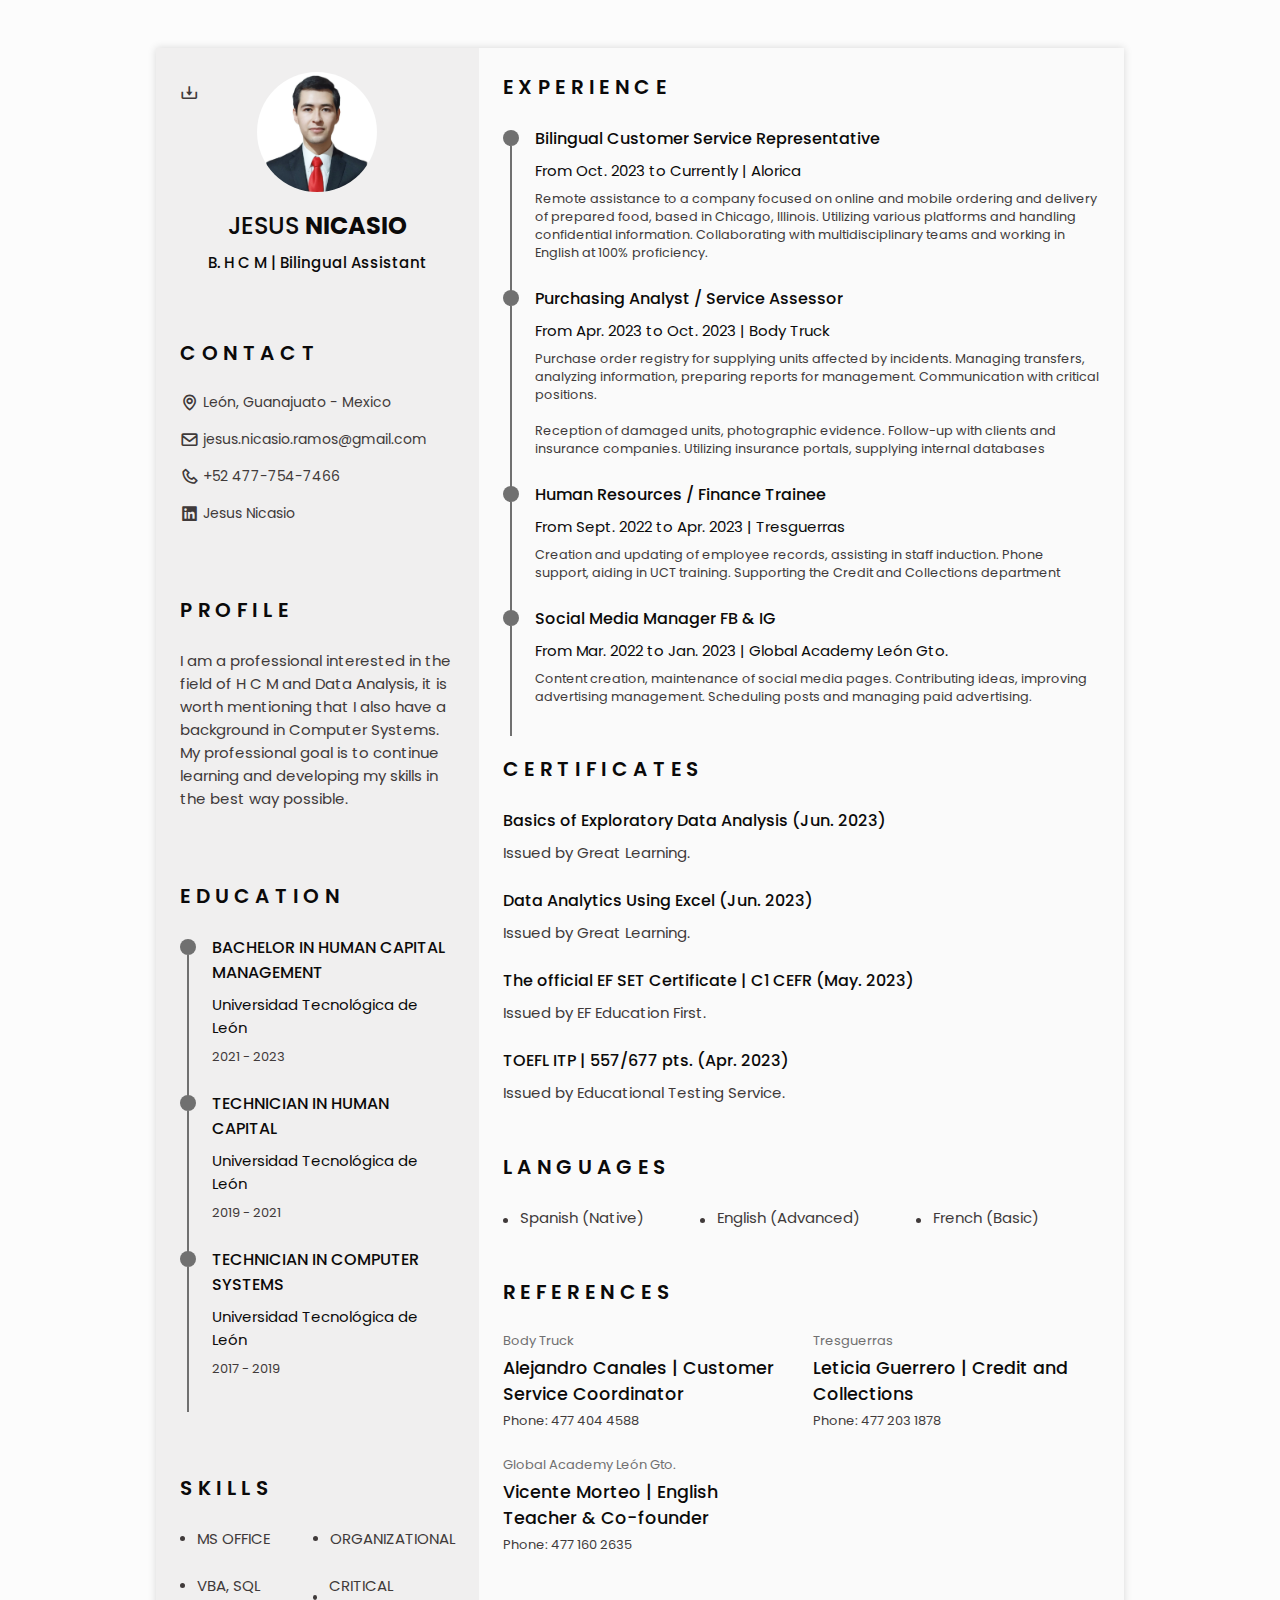
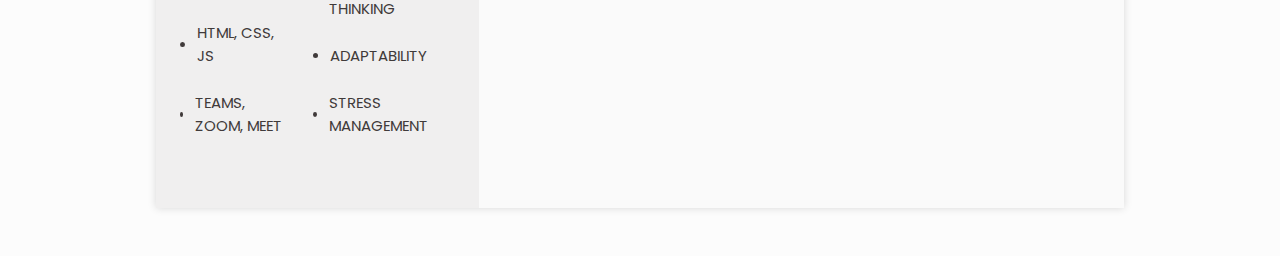
==== web-resume/index.html @ f8de590c "CV new page & name update Jesus" ====
<!DOCTYPE html>
<html lang="en">
<head>
    <meta charset="UTF-8">
    <meta http-equiv="X-UA-Compatible" content="IE=edge">
    <meta name="viewport" content="width=device-width, initial-scale=1.0">
    
    <!-- BOX ICONS -->
    <link rel="stylesheet" href="https://cdn.jsdelivr.net/npm/boxicons@latest/css/boxicons.min.css">

    <!-- CSS -->
    <link rel="stylesheet" href="assets/css/style.css">
    
    <title>Jesus Nicasio | CV</title>
    <link rel="shortcut icon" href="assets/files/letter-j.png">
</head>
<body class="background__image" oncontextmenu="return false;">
<div > </div>
    <!-- HEADER -->
    <header class="l-header" id="header">
        <nav class="nav bd-container">
            <a href="#" class="nav__logo">Jesus Logo</a>

            <div class="nav__menu" id="nav-menu">
                <ul class="nav__list">
                    <!-- /-/-/-/-/-/-/-/-/ ICONO 1 /-/-/-/-/-/-/-/-/-->
                    <li class="nav__item">
                        <a href="#home" class="nav__link active-link">
                            <i class='bx bx-home nav__icon'></i>Home
                        </a>
                    </li>
                    <!-- /-/-/-/-/-/-/-/-/ ICONO 2 /-/-/-/-/-/-/-/-/-->
                    <li class="nav__item">
                        <a href="#profile" class="nav__link">
                            <i class='bx bx-user nav__icon'></i>Profile
                        </a>
                    </li>
                    <!-- /-/-/-/-/-/-/-/-/ ICONO 3 /-/-/-/-/-/-/-/-/-->
                    <li class="nav__item">
                        <a href="#education" class="nav__link">
                            <i class='bx bx-book nav__icon'></i>Education
                        </a>
                    </li>
                    <!-- /-/-/-/-/-/-/-/-/ ICONO 4 /-/-/-/-/-/-/-/-/-->
                    <li class="nav__item">
                        <a href="#skills" class="nav__link">
                            <i class='bx bx-receipt nav__icon'></i>Skills
                        </a>
                    </li>
                    <!-- /-/-/-/-/-/-/-/-/ ICONO 5 /-/-/-/-/-/-/-/-/-->
                    <li class="nav__item">
                        <a href="#experience" class="nav__link">
                            <i class='bx bx-briefcase-alt nav__icon'></i>Experience
                        </a>
                    </li>
                    <!-- /-/-/-/-/-/-/-/-/ ICONO 6 /-/-/-/-/-/-/-/-/-->
                    <li class="nav__item">
                        <a href="#certificates" class="nav__link">
                            <i class='bx bx-award nav__icon'></i>Certificates
                        </a>
                    </li>
                    <!-- /-/-/-/-/-/-/-/-/ ICONO 7 /-/-/-/-/-/-/-/-/-->
                    <li class="nav__item">
                        <a href="#references" class="nav__link">
                            <i class='bx bx-link-external nav__icon'></i>References
                        </a>
                    </li>

                </ul>
            </div>
            <div class="nav__toggle" id="nav-toggle">
                <i class='bx bx-grid-alt'></i>
            </div>

        </nav>
    </header>

    <main class="l-main bd-container">
        <!-- All elements within this div, will be generated in PDF -->
        <div class="resume" id="area-cv">
            <div class="resume__left">
                
                <!-- ==================== HOME ==================== -->
                <section class="home" id="home">
                    <div class="home__container section bd-grid">
                        <div class="home__data bd-grid">
                            <img src="assets/files/profile-photo.jpg" alt="" class="home__img">
                            <h1 class="home__title">JESUS <b>NICASIO</b></h1>
                            <h3 class="home__profession">B. H C M | Bilingual Assistant</h3>
                            
                            <!-- Button to download your CV saved in the pdf folder. Available for mobile-->

                            <div>
                                <a download="Jesus-Nicasio-CV.pdf" href="assets/files/Jesus-Nicasio-CV.pdf" class="home__button-mobile">Download</a>
                            </div>
                        </div>

                        <!-- <div class="home__address bd-grid">
                            <span class="home__information">
                                <i class="bx bx-map home__icon"></i> León, Guanajuato - Mexico
                            </span>
                            <span class="home__information">
                                <i class="bx bx-envelope home__icon"></i> jesus.nicasio.ramos@gmail.com
                            </span>
                            <span class="home__information">
                                <i class="bx bx-phone home__icon"></i> +52 477-754-7466
                            </span>
                        </div> -->

                    </div>

                    <!-- Button to generate and download the PDF. Available for desktop -->
                    <i class="bx bx-download generate-pdf" title="Generate PDF" id="resume-button"></i>
                </section>

                <!-- Button to download your CV saved in the pdf folder. Available for mobile-->
                
                <!-- ==================== SOCIAL ==================== -->
                <section class="social section">
                    <h2 class="section-title">CONTACT</h2>
                    
                    <div class="home__address bd-grid">
                        <span class="home__information">
                            <i class="bx bx-map home__icon"></i> León, Guanajuato - Mexico
                        </span>
                        <span class="home__information">
                            <i class="bx bx-envelope home__icon"></i> jesus.nicasio.ramos@gmail.com
                        </span>
                        <span class="home__information">
                            <i class="bx bx-phone home__icon"></i> +52 477-754-7466
                        </span>
                        <a href="https://linkedin.com" target="_blank" class="social__link">
                            <i class="bx bxl-linkedin-square social__icon"></i> Jesus Nicasio
                        </a>
                    </div>

                    <div class="social__container bd-grid">
                        <!-- <a href="https://linkedin.com" target="_blank" class="social__link">
                            <i class="bx bxl-linkedin-square social__icon"></i> @JesusNicasio
                        </a> -->
                        <!-- <a href="https://facebook.com" target="_blank" class="social__link">
                            <i class="bx bxl-facebook social__icon"></i> @JesusNicasio
                        </a>
                        <a href="https://instagram.com" target="_blank" class="social__link">
                            <i class="bx bxl-instagram social__icon"></i> @JesusNicasio
                        </a> -->
                    </div>

                </section>
                <br>
                <!-- ==================== PROFILE ==================== -->
                <section class="profile section" id="profile">
                    <h2 class="section-title">Profile</h2>

                    <p class="profile__description">
                        I am a professional interested in the field of H C M and Data Analysis, 
                        it is worth mentioning that I also have a background in Computer Systems.
                        My professional goal is to continue learning and developing my skills in the best way possible.
                    </p>
                </section>
                <br>
                <!-- ==================== EDUCATION ==================== -->
                <section class="education section" id="education">
                    <h2 class="section-title">Education</h2>

                    <div class="education__container bd-grid">
                        <div class="education__content">
                            <div class="education__time">
                                <span class="education__rounder"></span>
                                <span class="education__line"></span>
                            </div>

                            <div class="education__data bd-grid">
                                <h3 class="education__title">BACHELOR IN HUMAN CAPITAL MANAGEMENT</h3>
                                <span class="education__studies">Universidad Tecnológica de León</span>
                                <span class="education__year">2021 - 2023</span>
                            </div>

                        </div>
                        
                        <div class="education__content">
                            <div class="education__time">
                                <span class="education__rounder"></span>
                                <span class="education__line"></span>
                            </div>

                            <div class="education__data bd-grid">
                                <h3 class="education__title">TECHNICIAN IN HUMAN CAPITAL</h3>
                                <span class="education__studies">Universidad Tecnológica de León</span>
                                <span class="education__year">2019 - 2021</span>
                            </div>

                        </div>
                        
                        <div class="education__content">
                            <div class="education__time">
                                <span class="education__rounder"></span>
                                <span class="education__line"></span>
                            </div>

                            <div class="education__data bd-grid">
                                <h3 class="education__title">TECHNICIAN IN COMPUTER SYSTEMS</h3>
                                <span class="education__studies">Universidad Tecnológica de León</span>
                                <span class="education__year">2017 - 2019</span>
                            </div>

                        </div>
                        
                    </div>
                </section>
                <br>
                <!-- ==================== SKILLS ==================== -->
                <br>
                <section class="skills section" id="skills">
                    <h2 class="section-title">Skills</h2>

                    <div class="skills__content bd-grid">
                        <ul class="skills__data">
                            <li class="skills__name">
                                <span class="skills__circle"></span>MS OFFICE
                            </li>
                            <li class="skills__name">
                                <span class="skills__circle"></span>VBA, SQL
                            </li>
                            <li class="skills__name">
                                <span class="skills__circle"></span>HTML, CSS, JS
                            </li>
                            <li class="skills__name">
                                <span class="skills__circle"></span>TEAMS, ZOOM, MEET
                            </li>
                        </ul>
                        <ul class="skills__data">
                            <li class="skills__name">
                                <span class="skills__circle"></span>ORGANIZATIONAL
                            </li>
                            <li class="skills__name">
                                <span class="skills__circle"></span>CRITICAL THINKING
                            </li>
                            <li class="skills__name">
                                <span class="skills__circle"></span>ADAPTABILITY
                            </li>
                            <li class="skills__name">
                                <span class="skills__circle"></span>STRESS MANAGEMENT
                            </li>
                        </ul>
                    </div>
                </section>
                <br>
            </div>

            <div class="resume__right">

                <!-- ==================== EXPERIENCE ==================== -->
                <section class="experience section" id="experience">
                    <h2 class="section-title">Experience</h2>
                    <div class="experience__container bd-grid">
                        <div class="experience__content">
                            <div class="experience__time">
                                <span class="experience__rounder"></span>
                                <span class="experience__line"></span>
                            </div>

                            <div class="experience__data bd-grid">
                                <h3 class="experience__title">Bilingual Customer Service Representative</h3>
                                <span class="experience__company">From Oct. 2023 to Currently | Alorica</span>
                                <p class="experience__description">
                                    <!--Asistencia remota a empresa enfocada al pedido y entrega de alimentos preparados 
                                    en línea y móvil con sede en Chicago, Illinois.
                                    Uso de diversas plataformas y manejo de información confidencial.
                                    Trabajo con equipos multidisciplinarios y uso del idioma inglés al 100%.-->
                                    Remote assistance to a company focused on online and mobile ordering and delivery of prepared food, 
                                    based in Chicago, Illinois. Utilizing various platforms and handling confidential information. 
                                    Collaborating with multidisciplinary teams and working in English at 100% proficiency.
                                    
                                </p>
                            </div>
                        </div>
                        <div class="experience__content">
                            <div class="experience__time">
                                <span class="experience__rounder"></span>
                                <span class="experience__line"></span>
                            </div>

                            <div class="experience__data bd-grid">
                                <h3 class="experience__title">Purchasing Analyst / Service Assessor</h3>
                                <span class="experience__company">From Apr. 2023 to Oct. 2023 | Body Truck</span>
                                <p class="experience__description">
                                    <!-- Registro de órdenes de compra para abastecimiento de unidades siniestradas.
                                    Gestión de transferencias, análisis de información, elaboración de reportes a la gerencia.
                                    Comunicación con puestos críticos. -->
                                    Purchase order registry for supplying units affected by incidents. 
                                    Managing transfers, analyzing information, preparing reports for management. 
                                    Communication with critical positions.
                                    <br><br>
                                    <!-- Recepción de unidades siniestradas, evidencia fotográfica.
                                    Seguimiento con clientes y aseguradoras.
                                    Uso de portales de aseguradoras, abastecimiento de BD interna. -->
                                    Reception of damaged units, photographic evidence.
                                    Follow-up with clients and insurance companies.
                                    Utilizing insurance portals, supplying internal databases
                                    
                                </p>
                            </div>
                        </div>
                        <div class="experience__content">
                            <div class="experience__time">
                                <span class="experience__rounder"></span>
                                <span class="experience__line"></span>
                            </div>

                            <div class="experience__data bd-grid">
                                <h3 class="experience__title">Human Resources / Finance Trainee</h3>
                                <span class="experience__company">From Sept. 2022 to Apr. 2023 | Tresguerras</span>
                                <p class="experience__description">
                                    <!-- Conformación de expedientes, apoyo en inducción de personal.
                                    Atención telefónica, apoyo en capacitación de UCT.
                                    Apoyo al área de Crédito y Cobranza. -->
                                    Creation and updating of employee records, assisting in staff induction.
                                    Phone support, aiding in UCT training.
                                    Supporting the Credit and Collections department
                                </p>
                            </div>
                        </div>
                        <div class="experience__content">
                            <div class="experience__time">
                                <span class="experience__rounder"></span>
                                <span class="experience__line"></span>
                            </div>

                            <div class="experience__data bd-grid">
                                <h3 class="experience__title">Social Media Manager FB & IG</h3>
                                <span class="experience__company">From Mar. 2022 to Jan. 2023 | Global Academy León Gto.</span>
                                <p class="experience__description">
                                    <!-- Creación de contenido, mantenimiento de páginas de redes sociales.
                                    Aportación de ideas, mejora en la gestión de publicidad.
                                    Programación de posts y gestión de publicidad pagada.  -->
                                    Content creation, maintenance of social media pages.
                                    Contributing ideas, improving advertising management.
                                    Scheduling posts and managing paid advertising.
                                    
                                </p>
                            </div>
                        </div>
                    </div>
                </section>
                <!-- ==================== CERTIFICATES ==================== -->
                <section class="certificate section" id="certificates">
                    <h2 class="section-title">Certificates</h2>
                    <div class="certificate__container bd-grid">
                        <div class="certificate__content">
                            <a href="https://verify.mygreatlearning.com/verify/ADTCTOIT" target="_blank" class="social__link_2">
                                <h3 class="certificate__title">Basics of Exploratory Data Analysis (Jun. 2023)</h3>    
                            </a>
                            <p class="certificate__description">
                                Issued by Great Learning.</p>
                        </div>
                        <div class="certificate__content">
                            <a href="https://verify.mygreatlearning.com/verify/QCPYMEMX" target="_blank" class="social__link_2">
                                <h3 class="certificate__title">Data Analytics Using Excel (Jun. 2023)</h3>
                            </a>
                            <p class="certificate__description">
                                Issued by Great Learning.</p>
                        </div>
                        <div class="certificate__content">
                            <a href="https://www.efset.org/cert/qzSffc" target="_blank" class="social__link_2">
                                <h3 class="certificate__title">The official EF SET Certificate | C1 CEFR (May. 2023)</h3>
                            </a>
                            <p class="certificate__description">
                                Issued by EF Education First.</p>
                        </div>
                        <div class="certificate__content">
                            <h3 class="certificate__title">TOEFL ITP | 557/677 pts. (Apr. 2023)</h3>
                            <p class="certificate__description">
                                Issued by Educational Testing Service.</p>
                        </div>
                    </div>
                </section>
                <!-- ==================== LANGUAGES ==================== -->
                <section class="languages section">
                    <h2 class="section-title">Languages</h2>
                    <div class="languages__container">
                        <ul class="languages__content bd-grid">
                            <li class="langauges__name">
                                <span class="languages__circle"></span>Spanish (Native)
                            </li>
                            <li class="langauges__name">
                                <span class="languages__circle"></span>English (Advanced)
                            </li>
                            <li class="langauges__name">
                                <span class="languages__circle"></span>French (Basic)
                            </li>
                        </ul>
                    </div>
                </section>
                <!-- ==================== REFERENCES ==================== -->
                <section class="references section" id="references">
                    <h2 class="section-title">References</h2>
                    <div class="references__container bd-grid">
                        <div class="references__content bd-grid">
                            <span class="references__subtitle">Body Truck</span>
                            <h3 class="references__title">Alejandro Canales | Customer Service Coordinator</h3>
                            <ul class="references__contact">
                                <li>Phone: 477 404 4588</li>
                                <!--<li>Email: correo@gmail.com</li>-->
                            </ul>
                        </div>
                        <div class="references__content bd-grid">
                            <span class="references__subtitle">Tresguerras</span>
                            <h3 class="references__title">Leticia Guerrero | Credit and Collections</h3>
                            <ul class="references__contact">
                                <li>Phone: 477 203 1878</li>
                                <!--<li>Email: correo@gmail.com</li>-->
                            </ul>
                        </div>
                        <div class="references__content bd-grid">
                            <span class="references__subtitle">Global Academy León Gto.</span>
                            <h3 class="references__title">Vicente Morteo | English Teacher & Co-founder</h3>
                            <ul class="references__contact">
                                <li>Phone: 477 160 2635</li>
                                <!--<li>Email: correo@gmail.com</li>-->
                            </ul>
                        </div>
                    </div>
                </section>
                <br>
                <br>
                <!-- ==================== INTERESTS ==================== -->
                <!--<section class="interests section">
                    <h2 class="section-title">Interests</h2>
                    <div class="interests__container bd-grid">
                        <div class="interests__content">
                            <i class="bx bx-headphone interests__icon"></i>
                            <span class="interests__name">Music</span>
                        </div>
                        <div class="interests__content">
                            <i class='bx bx-conversation interests__icon'></i>
                            <span class="interests__name">Languages</span>
                        </div>
                        <div class="interests__content">
                            <i class='bx bx-code-curly interests__icon'></i>
                            <span class="interests__name">Code</span>
                        </div>
                        <div class="interests__content">
                            <i class='bx bx-movie-play interests__icon'></i>
                            <span class="interests__name">Movies</span>
                        </div>
                    </div>
                </section>-->
                
            </div>
        </div>

    </main>

    <!-- SCROLL TO THE TOP -->
    <a href="#" class="scrolltop" id="scroll-top">
        <i class="bx bx-up-arrow-alt scrolltop__icon"></i>
    </a>
    <!-- HTML2PDF -->
    <script src="assets/js/html2pdf.bundle.min.js"></script>

    <!-- MAIN JS -->
    <script src="assets/js/main.js"></script>

</body>
</html>
---- web-resume/assets/css/style.css ----
/* /-/-/-/-/-/-/-/-/ GOOGLE FONTS /-/-/-/-/-/-/-/-/*/
@import url('https://fonts.googleapis.com/css2?family=Poppins:wght@400;500;600&display=swap');

/* /-/-/-/-/-/-/-/-/ VARIABLES CSS /-/-/-/-/-/-/-/-/ */

:root{
    --header-height: 3rem;
    
    /* /-/-/-/-/-/-/-/-/ COLORS /-/-/-/-/-/-/-/-/*/
    --title-color: #0B0A0A;
    --text-color: #403A3A;
    --text-color-light: #707070;
    --container-color: #FAFAFA;
    --container-color-alt: #F0EFEF;
    --body-color: #FCFCFC;
    
    /* /-/-/-/-/-/-/-/-/ FONT AND TYPOGRAPHY /-/-/-/-/-/-/-/-/*/
    --body-font: 'Poppins', sans-serif;
    --h1-font-size: 1.5rem;
    --h2-font-size: 1.25rem;
    --h3-font-size: 1rem;
    --normal-font-size: .938rem;
    --small-font-size: .875rem;
    --smaller-font-size: .813rem;
    
    /* /-/-/-/-/-/-/-/-/ FONT WEIGHT /-/-/-/-/-/-/-/-/*/
    --font-medium: 500;
    --font-semi-bold: 600;
    
    /* /-/-/-/-/-/-/-/-/ MARGINS /-/-/-/-/-/-/-/-/*/
    --mb-1: 0.5rem;
    --mb-2: 1rem;
    --mb-3: 1.5rem;
    
    /* /-/-/-/-/-/-/-/-/ Z-INDEX /-/-/-/-/-/-/-/-/*/
    --z-tooltip: 10;
    --z-fixed: 100;

}

/* /-/-/-/-/-/-/-/-/ BASE /-/-/-/-/-/-/-/-/ */
*, ::before, ::after{
    box-sizing: border-box;
}

html{
    scroll-behavior: smooth;
}


/* /-/-/-/-/-/-/-/-/ FONT SIZE VARIABLES TO SCALE CV /-/-/-/-/-/-/-/-/ */
body.scale-cv{
    --h1-font-size: .938rem;
    --h2-font-size: .938rem;
    --h3-font-size: .875rem;
    --normal-font-size: .813rem;
    --small-font-size: .75rem;
    --smaller-font-size: .688rem;
}

/* /-/-/-/-/-/-/-/-/ GENERATE PDF BUTTON /-/-/-/-/-/-/-/-/ */
.generate-pdf{
    display: none;
    position: absolute;
    top: 2.2rem;
    left: 0;
    font-size: 1.2rem;
    color: var(--text-color);
    cursor: pointer;
}

.generate-pdf:hover{
    color: #EB5759;
}


/* /-/-/-/-/-/-/-/-/ MODIFIED CLASSES TO REDUCE SIZE AND PRINT ON A4 SHEET /-/-/-/-/-/-/-/-/ */
.scale-cv .generate-pdf{
    display: none;
}

.scale-cv .bd-container{
    /* max-width: 695px; */
    max-width: 760px;
}

/* .scale-cv .section{
    padding: 1.5rem 0 .80rem;
} */

.scale-cv .section{
    padding: 1.35rem 0 .80rem;
}

/* .scale-cv .section-title{
    margin-bottom: .75rem;
} */

.scale-cv .section-title{
    /* margin-bottom: .30rem; */
    margin-bottom: 0.25rem;
}

.scale-cv .resume__left,
.scale-cv .resume__right{
    padding: 0 1rem;
}

.scale-cv .home__img{
    width: 110px;
    height: 110px;
}

.scale-cv .home__container{
    gap: .25rem;
}

.scale-cv .home__data{
    gap: .25rem;
}

.scale-cv .home__address,
.scale-cv .social__container{
    gap: .75rem;
}

.scale-cv .home__icon,
.scale-cv .social__icon,
.scale-cv .interests__icon{
    font-size: 1rem;
}

.scale-cv .education__container,
.scale-cv .experience__container,
.scale-cv .certificate__container{
    gap: 1rem;
}

.scale-cv .education__time,
.scale-cv .experience__time{
    padding-right: .5rem;
}

.scale-cv .education__rounder,
.scale-cv .experience__rounder{
    width: 11px;
    height: 11px;
    margin-top: .22rem;
}

.scale-cv .education__line,
.scale-cv .experience__line{
    width: 1px;
    height: 110%;
    transform: translate(5px, 0);
}

.scale-cv .education__data,
.scale-cv .experience__data{
    gap: .25rem;
}

.scale-cv .skills__name{
    margin-bottom: var(--mb-1);
}

.scale-cv .interests__container{
column-gap: 2.5rem;
}

body{
    margin: 0 0 var(--header-height) 0;
    padding: 0;
    font-family: var(--body-font);
    font-size: var(--normal-font-size);
    background-color: var(--body-color);
    color: var(--text-color);
}

/* .background__image{
    background-image: url(/assets/files/tiomothy-swope-zwe--GYIZtc-unsplash.jpg);
    background-repeat: no-repeat;
    background-size: cover;
} */

h1,h2,h3,ul,p{
    margin: 0;
}

h1,h2,h3{
    color: var(--title-color);
    font-weight: var(--font-medium);
}

ul{
    padding: 0;
    list-style: none;
}

a{
    text-decoration: none;
}

img{
    max-width: 100%;
    height: auto;
}

/* /-/-/-/-/-/-/-/-/ CSS CLASS /-/-/-/-/-/-/-/-/ */
.section{
    padding: 1.5rem 0;
}

.section-title{
    font-size: var(--h2-font-size);
    color: var(--title-color);
    font-weight: var(--font-semi-bold);
    text-transform: uppercase;
    letter-spacing: .35rem;
    text-align: center;
    margin-bottom: var(--mb-3);
}
/* /-/-/-/-/-/-/-/-/ LAYOUT /-/-/-/-/-/-/-/-/ */
.bd-container{
    max-width: 968px;
    width: calc(100% - 3rem);
    margin-left: var(--mb-3);
    margin-right: var(--mb-3);
}

.bd-grid{
    display: grid;
    gap: 1.5rem;
}

.l-header{
    width: 100%;
    position: fixed;
    bottom: 0;
    left: 0;
    z-index: var(--z-fixed);
    background-color: var(--body-color);
    box-shadow: 0 -1px 4px rgba(0, 0, 0, .1);
    transition: .3s;

}

/* /-/-/-/-/-/-/-/-/ NAV /-/-/-/-/-/-/-/-/ */
.nav{
    height: var(--header-height);
    display: flex;
    justify-content: space-between;
    align-items: center;
}

@media screen and (max-width: 968px){
    .nav__menu{
        position: fixed;
        bottom: -100%;
        left: 0;
        width: 100%;
        padding: 2rem 1.5rem;
        background-color: var(--body-color);
        box-shadow: 0 1px 4px rgba(0, 0, 0, .1);
        border-radius: 1rem 1rem 0 0;
        z-index: var(--z-fixed);
        transition: .3s;
    }
}

.nav__logo,
.nav__toggle{
    color: var(--title-color);
    font-weight: var(--font-medium);
}

.nav__toggle{
    font-size: 1.2rem;
    cursor: pointer;
}

.nav__toggle:hover{
    color: #EB5759;
}

.nav__item{
    text-align: center;
}

.nav__list{
    display: grid;
    grid-template-columns: repeat(3, 1fr);
    gap: 2rem;
}

.nav__link{
    display: flex;
    flex-direction: column;
    font-size: var(--smaller-font-size);
    color: var(--text-color-light);
    font-weight: var(--font-medium);
}

.nav__link:hover{
    /* color: var(--title-color); */
    color: #EB5759;
}

.nav__icon{
    font-size: 1.2rem;
    margin-bottom: var(--mb-1);
}
/* /-/-/-/-/-/-/-/-/ SHOW MENU /-/-/-/-/-/-/-/-/ */
.show-menu{
    bottom: var(--header-height);
}

/* /-/-/-/-/-/-/-/-/ ACTIVE MENU LINK /-/-/-/-/-/-/-/-/ */
.active-link{
    color: var(--title-color);
}

/* /-/-/-/-/-/-/-/-/ HOME /-/-/-/-/-/-/-/-/ */
.home{
    position: relative;
}

.home__container{
    gap: 3rem;
}

.home__data{
    gap: .5rem;
    text-align: center;
}

.home__img{
    width: 120px;
    height: 120px;
    border-radius: 50%;
    justify-self: center;
    margin-bottom: var(--mb-1);
}

.home__title{
    font-size: var(--h1-font-size);
}

.home__profession{
    font-size: var(--normal-font-size);
    margin-bottom: var(--mb-1);
}

.home__address{
    gap: 1rem;
}

.home__information{
    display: flex;
    align-items: center;
    font-size: var(--small-font-size);
}

.home__icon{
    font-size: 1.2rem;
    margin-right: .25rem;
}

.home__button-mobile{
    display: inline-block;
    /* border: 2px solid var(--text-color); */
    border: 2px solid #EB5759;
    /* color: var(--title-color); */
    color: #EB5759;
    padding: 0.5rem 1.5rem;
    border-radius: .25rem;
    transition: .3s;
    font-weight: var(--font-medium);
    margin-top: var(--mb-3);
}

.home__button-mobile:hover{
    /* background-color: var(--text-color); */
    background-color: #EB5759;
    color: var(--container-color);

}

/* /-/-/-/-/-/-/-/-/ SOCIAL /-/-/-/-/-/-/-/-/ */
.social__container{
    grid-template-columns: max-content;
    gap: 1rem;
}

.social__link{
    display: inline-flex;
    align-items: center;
    font-size: var(--small-font-size);
    color: var(--text-color);
}

.social__link:hover{
    /* color:var(--title-color); */
    color: #EB5759;
}

.social__icon{
    font-size: 1.2rem;
    margin-right: .25rem;
}

/* /-/-/-/-/-/-/-/-/ PROFILE /-/-/-/-/-/-/-/-/ */
.profile__description{
    text-align: center;
}

/* /-/-/-/-/-/-/-/-/ EDUCATION AND EXPERIENCE /-/-/-/-/-/-/-/-/ */
.education__content,
.experience__content{
    display: flex;
}

.education__time,
.experience__time{
    padding-right: 1rem;
}

.education__rounder,
.experience__rounder{
    position: relative;
    display: block;
    width: 16px;
    height: 16px;
    background-color: var(--text-color-light);
    border-radius: 50%;
    margin-top: .25rem;
}

.education__line,
.experience__line{
    display: block;
    width: 2px;
    height: 110%;
    background-color: var(--text-color-light);
    transform: translate(7px, 0);
}

.education__data,
.experience__data{
    gap: .5rem;
}

.education__title,
.experience__title{
    font-size: var(--h3-font-size);
}

.education__studies,
.experience__company{
    font-style: var(--small-font-size);
    color: var(--title-color)
}

.experience__description{
    font-size: .800rem;
}

.education__year{
    font-size: var(--smaller-font-size);
}

/* /-/-/-/-/-/-/-/-/ SKILLS AND LANGUAGES /-/-/-/-/-/-/-/-/ */
.skills__content,
.languages__content{
    grid-template-columns: repeat(2, 1fr);
}

/* .languages__content{
    gap: 0;
} */

.skills__name,
.languages__name{
    display: flex;
    align-items: center;
    margin-bottom: var(--mb-3);
}

.skills__circle,
.languages__circle{
    display: inline-block;
    width: 5px;
    height: 5px;
    background-color: var(--text-color);
    border-radius: 50%;
    margin-right: .75rem;
}

/* /-/-/-/-/-/-/-/-/ CERTIFICATES /-/-/-/-/-/-/-/-/ */
.certificate__title{
    font-size: var(--h3-font-size);
    margin-bottom: var(--mb-1);
}

.certificate__content .social__link_2 .certificate__title:hover {
    /* color:var(--title-color); */
    color: #EB5759;
}

/* /-/-/-/-/-/-/-/-/ REFERENCES /-/-/-/-/-/-/-/-/ */
.references__content{
    gap: .25rem;
}

.references__subtitle{
    color: var(--text-color-light);
}

.references__subtitle,
.references__contact{
    font-size: var(--smaller-font-size);
}

.references_title{
    font-size: var(--h3-font-size);
}

/* /-/-/-/-/-/-/-/-/ INTERESTS /-/-/-/-/-/-/-/-/ */
.interests__container{
    grid-template-columns: repeat(3, 1fr);
    margin-top: var(--mb-2);
}

.interests__content{
    display: flex;
    flex-direction: column;
    align-items: center;
}

.interests__icon{
    font-size: 1.5rem;
    color: var(--text-color-light);
    margin-bottom: .25rem;
}

.interests__icon:hover{
    color: #EB5759;
    cursor: pointer;
}

/* SCROLL TO THE TOP */
.scrolltop{
    position: fixed;
    right: 1rem;
    bottom: -20%;
    display: flex;
    justify-content: center;
    align-items: center;
    padding: .3rem;
    background-color: var(--container-color-alt);
    border-radius: .4rem;
    z-index: var(--z-tooltip);
    transition: .4s;
    visibility: hidden;
}

.scrolltop__icon{
    font-size: 1.2rem;
    color: var(--text-color);
}

.show-scroll{
    visibility: visible;
    bottom: 5rem;
}
/* /-/-/-/-/-/-/-/-/ MEDIA QUERIES /-/-/-/-/-/-/-/-/ */
/* For small devices, menu two columns */
@media screen and (max-width: 320px){
    .nav__list{
        grid-template-columns: repeat(2, 1fr);
        gap: 1rem .5rem;
    }

    .background__image{
        display: none;
    }

}


/* Modified classes for large screen size */
@media screen and (min-width: 968px){
    body{
        margin: 3rem 0; 
    }

    /* /-/-/-/-/-/-/-/ BLUR EFFECT /-/-/-/-/-/-/-/-/ */
    .background__image{
        background-image: url(/assets/files/fondo-1.jpg);
        -webkit-background-size: cover;
        background-size: cover;
        background-repeat: no-repeat;
        background-position: center center;
        /* height: 100%;
        /* filter: blur(5px); */
    }

    .bd-container{
        margin-left: auto;
        margin-right: auto;
    }

    .l-header,
    .scrolltop{
        display: none;
    }

    .resume{
        display: grid;
        grid-template-columns: .5fr 1fr;
        background-color: var(--container-color);
        box-shadow: 0 0 8px rgba(13, 12, 12, .15);
    }

    .resume__left{
        background-color: var(--container-color-alt);
    }

    .resume__left,
    .resume__right{
        padding: 0 1.5rem;
    }

    .generate-pdf{
        display: inline-block;
    }

    .section-title,
    .profile__description{
        text-align: initial;
    }

    .home__container{
        gap: 1.5rem;
    }

    .home__button-mobile{
        display: none;
    }

    .references__container{
        grid-template-columns: repeat(2, 1fr);
    }

    .languages__content{
        grid-template-columns: repeat(3, max-content);
        column-gap: 3.5rem;
    }

    .interests__container{
        grid-template-columns: repeat(4, max-content);
        column-gap: 3.5rem;
    }
}
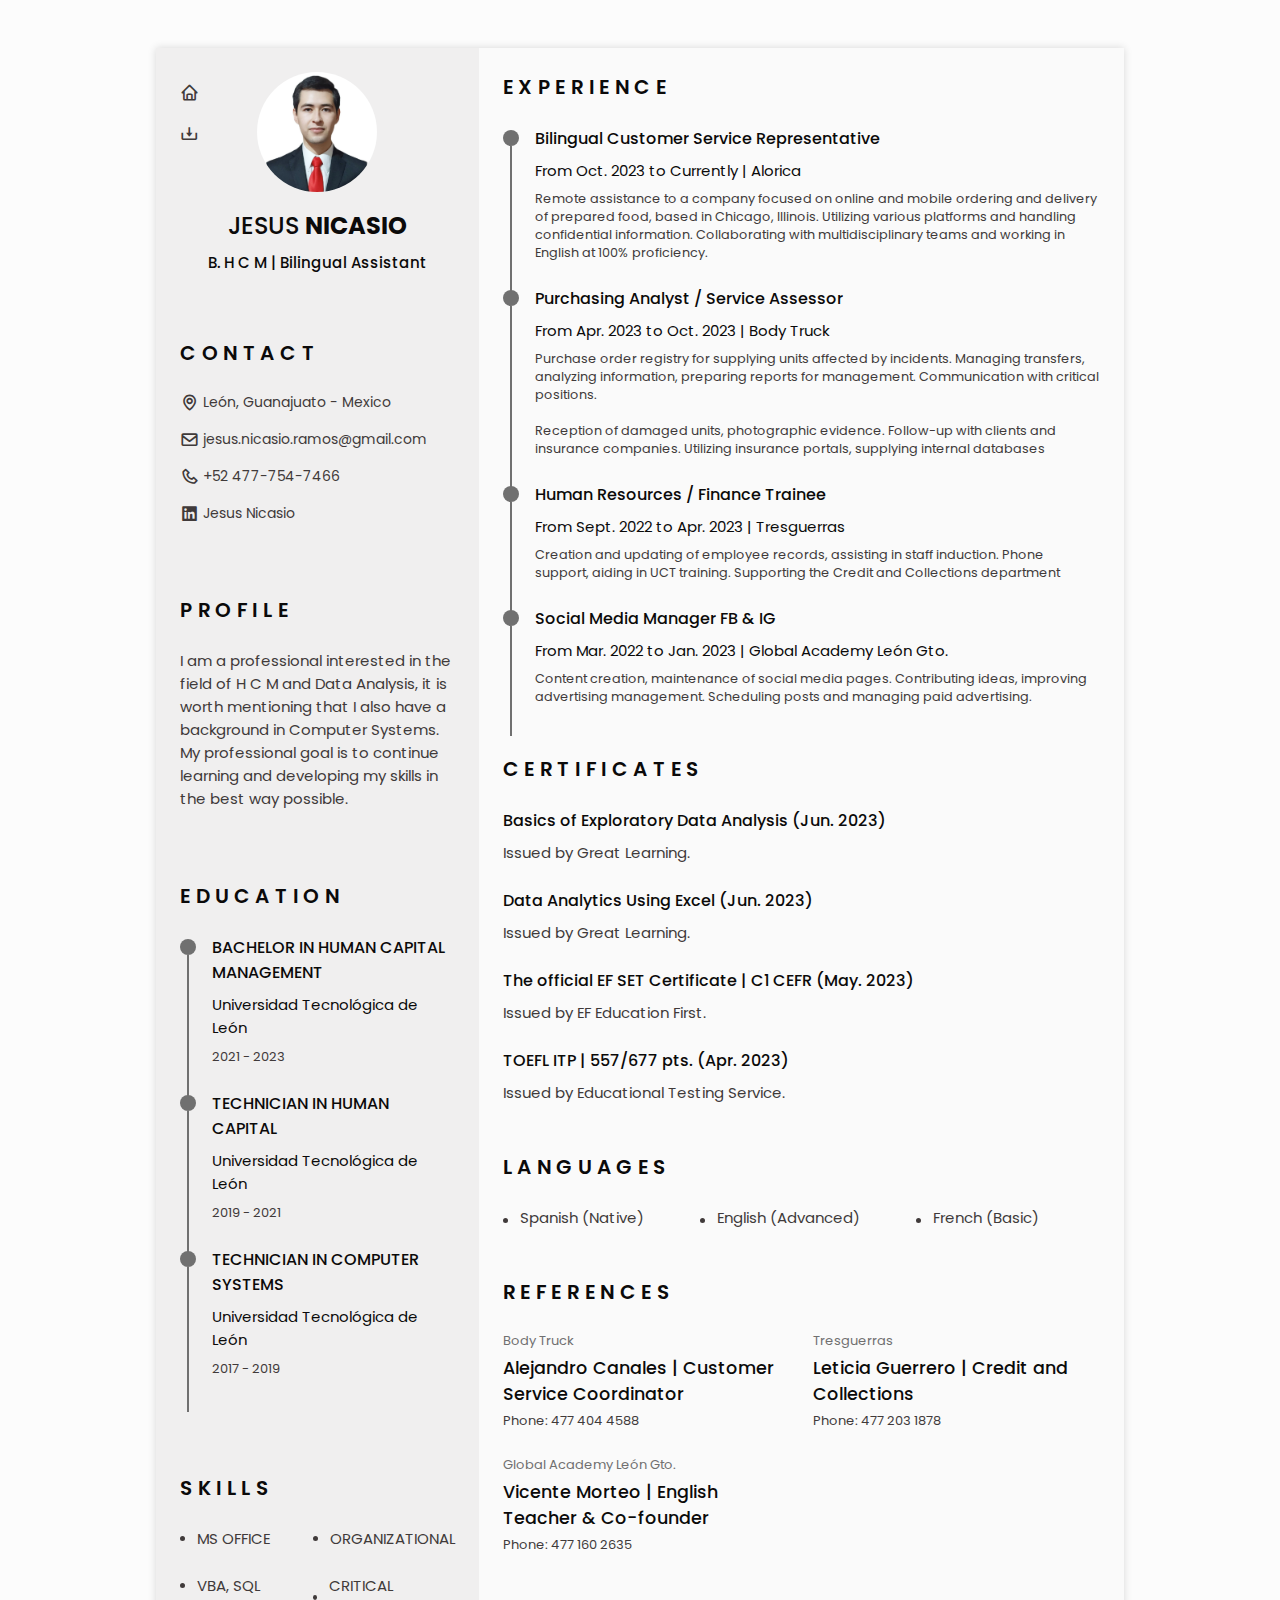
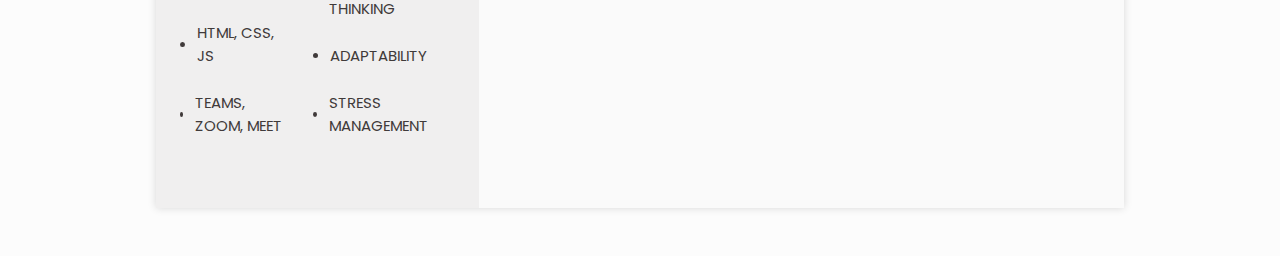
==== commit 726e7ec6: "Main page update & resume icon (responsive)" ====
--- a/web-resume/index.html
+++ b/web-resume/index.html
@@ -19,7 +19,7 @@
     <!-- HEADER -->
     <header class="l-header" id="header">
         <nav class="nav bd-container">
-            <a href="#" class="nav__logo">Jesus Logo</a>
+            <a href="#" class="nav__logo"><!--Jesus Logo--><img src="../web-resume/assets/files/letter-j.png" class="nav__logo"></a>
 
             <div class="nav__menu" id="nav-menu">
                 <ul class="nav__list">
@@ -110,6 +110,7 @@
                     </div>
 
                     <!-- Button to generate and download the PDF. Available for desktop -->
+                    <i class="bx bx-home generate-pdf" title="Back Home" id="home-button"></i>
                     <i class="bx bx-download generate-pdf" title="Generate PDF" id="resume-button"></i>
                 </section>
 
--- a/web-resume/assets/css/style.css
+++ b/web-resume/assets/css/style.css
@@ -67,12 +67,16 @@
     font-size: 1.2rem;
     color: var(--text-color);
     cursor: pointer;
+
 }
 
 .generate-pdf:hover{
     color: #EB5759;
 }
 
+#resume-button{
+    margin-top: 15%;
+}
 
 /* /-/-/-/-/-/-/-/-/ MODIFIED CLASSES TO REDUCE SIZE AND PRINT ON A4 SHEET /-/-/-/-/-/-/-/-/ */
 .scale-cv .generate-pdf{
@@ -266,6 +270,11 @@
         z-index: var(--z-fixed);
         transition: .3s;
     }
+}
+
+.nav__logo img{
+    height: 1.5rem;
+    width: auto;
 }
 
 .nav__logo,
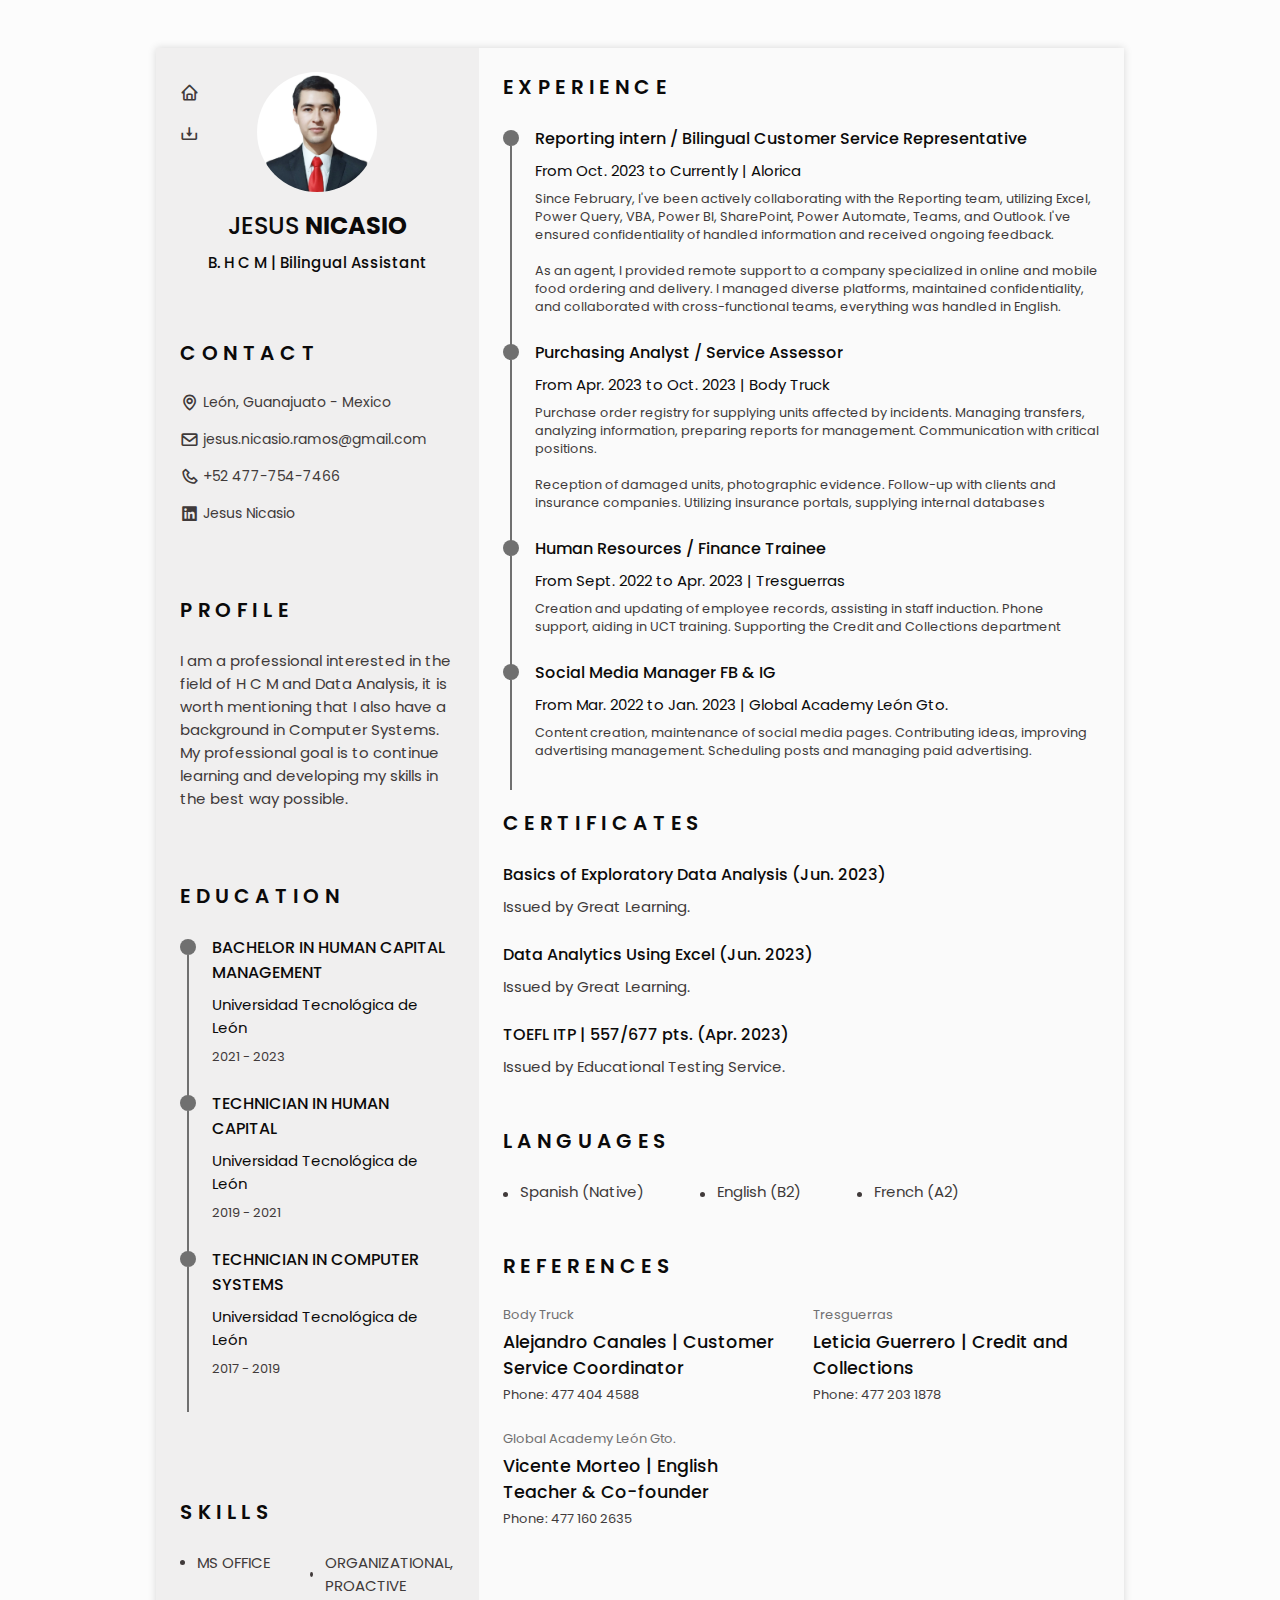
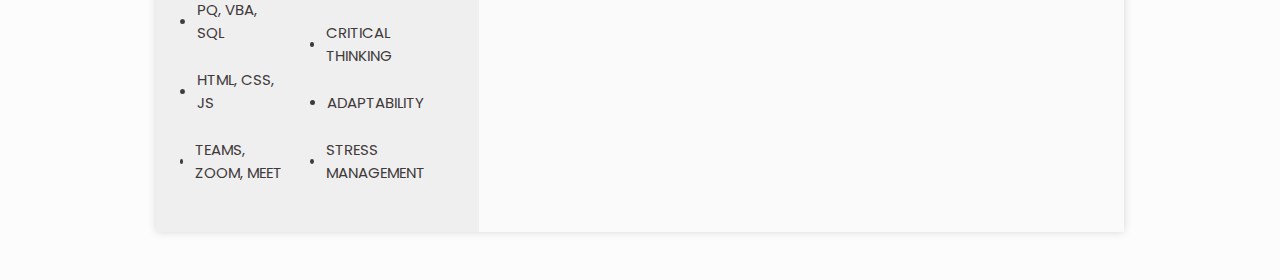
==== commit de73d0e0: "CV update with Data internship" ====
--- a/web-resume/index.html
+++ b/web-resume/index.html
@@ -206,12 +206,12 @@
                             </div>
 
                         </div>
-                        
+                        <br>
                     </div>
                 </section>
                 <br>
                 <!-- ==================== SKILLS ==================== -->
-                <br>
+                
                 <section class="skills section" id="skills">
                     <h2 class="section-title">Skills</h2>
 
@@ -221,7 +221,7 @@
                                 <span class="skills__circle"></span>MS OFFICE
                             </li>
                             <li class="skills__name">
-                                <span class="skills__circle"></span>VBA, SQL
+                                <span class="skills__circle"></span>PQ, VBA, SQL
                             </li>
                             <li class="skills__name">
                                 <span class="skills__circle"></span>HTML, CSS, JS
@@ -232,7 +232,7 @@
                         </ul>
                         <ul class="skills__data">
                             <li class="skills__name">
-                                <span class="skills__circle"></span>ORGANIZATIONAL
+                                <span class="skills__circle"></span>ORGANIZATIONAL, PROACTIVE
                             </li>
                             <li class="skills__name">
                                 <span class="skills__circle"></span>CRITICAL THINKING
@@ -246,7 +246,7 @@
                         </ul>
                     </div>
                 </section>
-                <br>
+                
             </div>
 
             <div class="resume__right">
@@ -262,17 +262,27 @@
                             </div>
 
                             <div class="experience__data bd-grid">
-                                <h3 class="experience__title">Bilingual Customer Service Representative</h3>
+                                <h3 class="experience__title">Reporting intern / Bilingual Customer Service Representative</h3>
                                 <span class="experience__company">From Oct. 2023 to Currently | Alorica</span>
                                 <p class="experience__description">
-                                    <!--Asistencia remota a empresa enfocada al pedido y entrega de alimentos preparados 
+                                    
+                                        <!--Desde el mes de Febrero he estado colaborando proactivamente con el equipo de Reporting
+                                        como parte de un programa de internship, manejando herramientas como 
+                                        Excel, Power Query, VBA, Power BI, SharePoint, Power Automate, Teams, Outlook 
+                                       manteniendo confidencialidad de la informacion tratada y recibiendo feedback continuo por parte del Team.-->
+                                       Since February, I've been actively collaborating with the Reporting team, 
+                                       utilizing Excel, Power Query, VBA, Power BI, SharePoint, Power Automate, Teams, and Outlook. 
+                                       I've ensured confidentiality of handled information and received ongoing feedback.
+
+                                       <br><br>
+
+                                        <!--Asistencia remota a empresa enfocada al pedido y entrega de alimentos preparados 
                                     en línea y móvil con sede en Chicago, Illinois.
                                     Uso de diversas plataformas y manejo de información confidencial.
                                     Trabajo con equipos multidisciplinarios y uso del idioma inglés al 100%.-->
-                                    Remote assistance to a company focused on online and mobile ordering and delivery of prepared food, 
-                                    based in Chicago, Illinois. Utilizing various platforms and handling confidential information. 
-                                    Collaborating with multidisciplinary teams and working in English at 100% proficiency.
-                                    
+                                    As an agent, I provided remote support to a company specialized in online and mobile food ordering and delivery. 
+                                    I managed diverse platforms, maintained confidentiality, and collaborated with cross-functional teams, 
+                                    everything was handled in English.
                                 </p>
                             </div>
                         </div>
@@ -362,13 +372,13 @@
                             <p class="certificate__description">
                                 Issued by Great Learning.</p>
                         </div>
-                        <div class="certificate__content">
+                        <!--<div class="certificate__content">
                             <a href="https://www.efset.org/cert/qzSffc" target="_blank" class="social__link_2">
                                 <h3 class="certificate__title">The official EF SET Certificate | C1 CEFR (May. 2023)</h3>
                             </a>
                             <p class="certificate__description">
                                 Issued by EF Education First.</p>
-                        </div>
+                        </div>-->
                         <div class="certificate__content">
                             <h3 class="certificate__title">TOEFL ITP | 557/677 pts. (Apr. 2023)</h3>
                             <p class="certificate__description">
@@ -385,10 +395,10 @@
                                 <span class="languages__circle"></span>Spanish (Native)
                             </li>
                             <li class="langauges__name">
-                                <span class="languages__circle"></span>English (Advanced)
+                                <span class="languages__circle"></span>English (B2)
                             </li>
                             <li class="langauges__name">
-                                <span class="languages__circle"></span>French (Basic)
+                                <span class="languages__circle"></span>French (A2)
                             </li>
                         </ul>
                     </div>
@@ -423,8 +433,7 @@
                         </div>
                     </div>
                 </section>
-                <br>
-                <br>
+                
                 <!-- ==================== INTERESTS ==================== -->
                 <!--<section class="interests section">
                     <h2 class="section-title">Interests</h2>
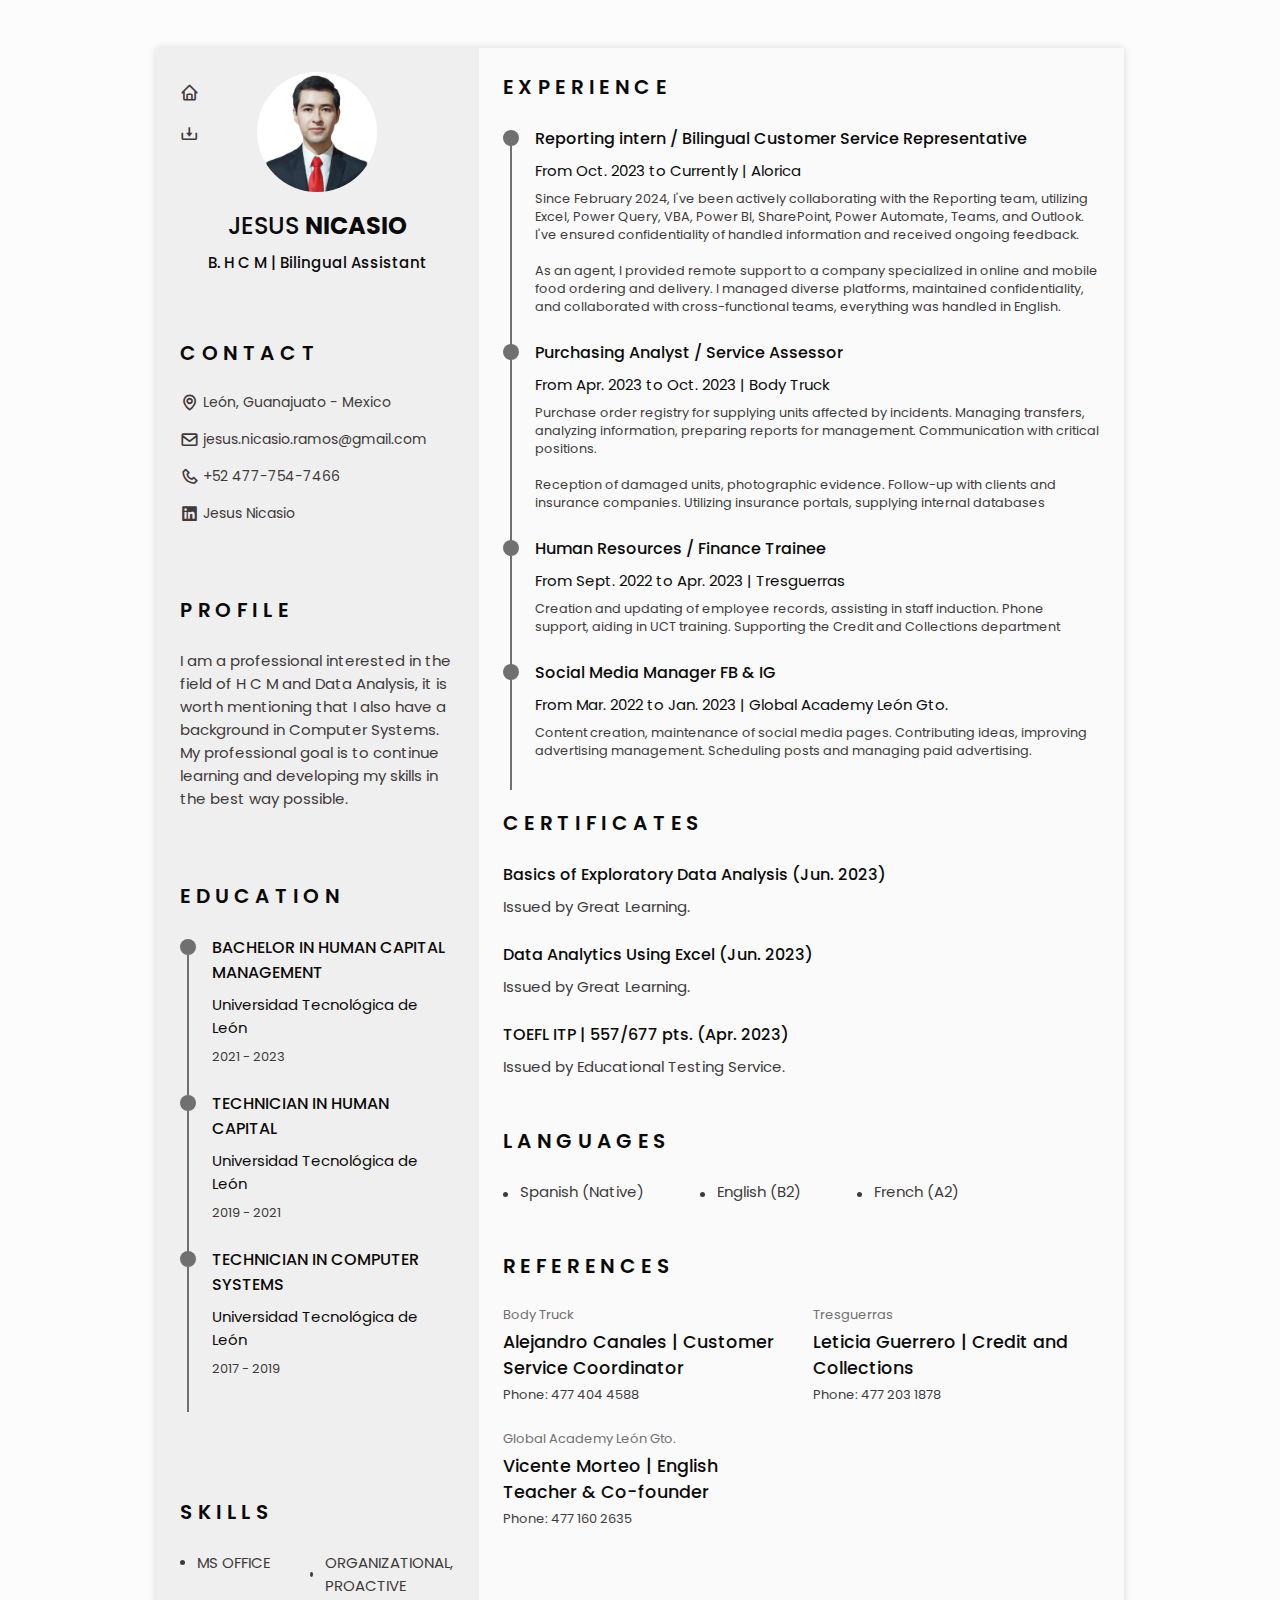
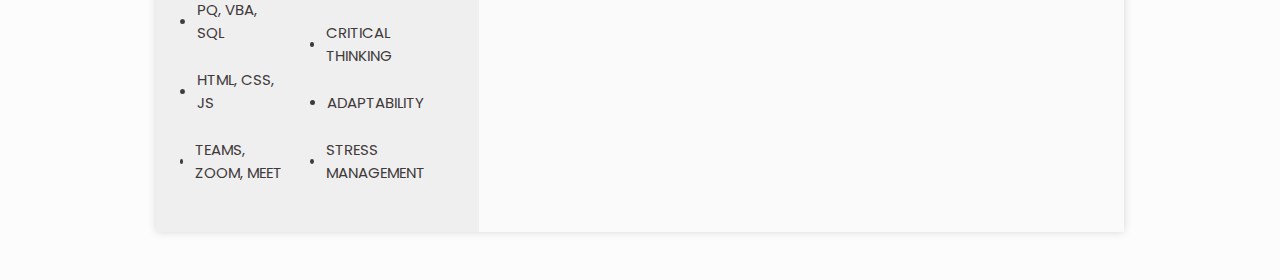
==== commit aeb0d9b3: "CV update with Data internship add Feb 2024" ====
--- a/web-resume/index.html
+++ b/web-resume/index.html
@@ -270,7 +270,7 @@
                                         como parte de un programa de internship, manejando herramientas como 
                                         Excel, Power Query, VBA, Power BI, SharePoint, Power Automate, Teams, Outlook 
                                        manteniendo confidencialidad de la informacion tratada y recibiendo feedback continuo por parte del Team.-->
-                                       Since February, I've been actively collaborating with the Reporting team, 
+                                       Since February 2024, I've been actively collaborating with the Reporting team, 
                                        utilizing Excel, Power Query, VBA, Power BI, SharePoint, Power Automate, Teams, and Outlook. 
                                        I've ensured confidentiality of handled information and received ongoing feedback.
 
